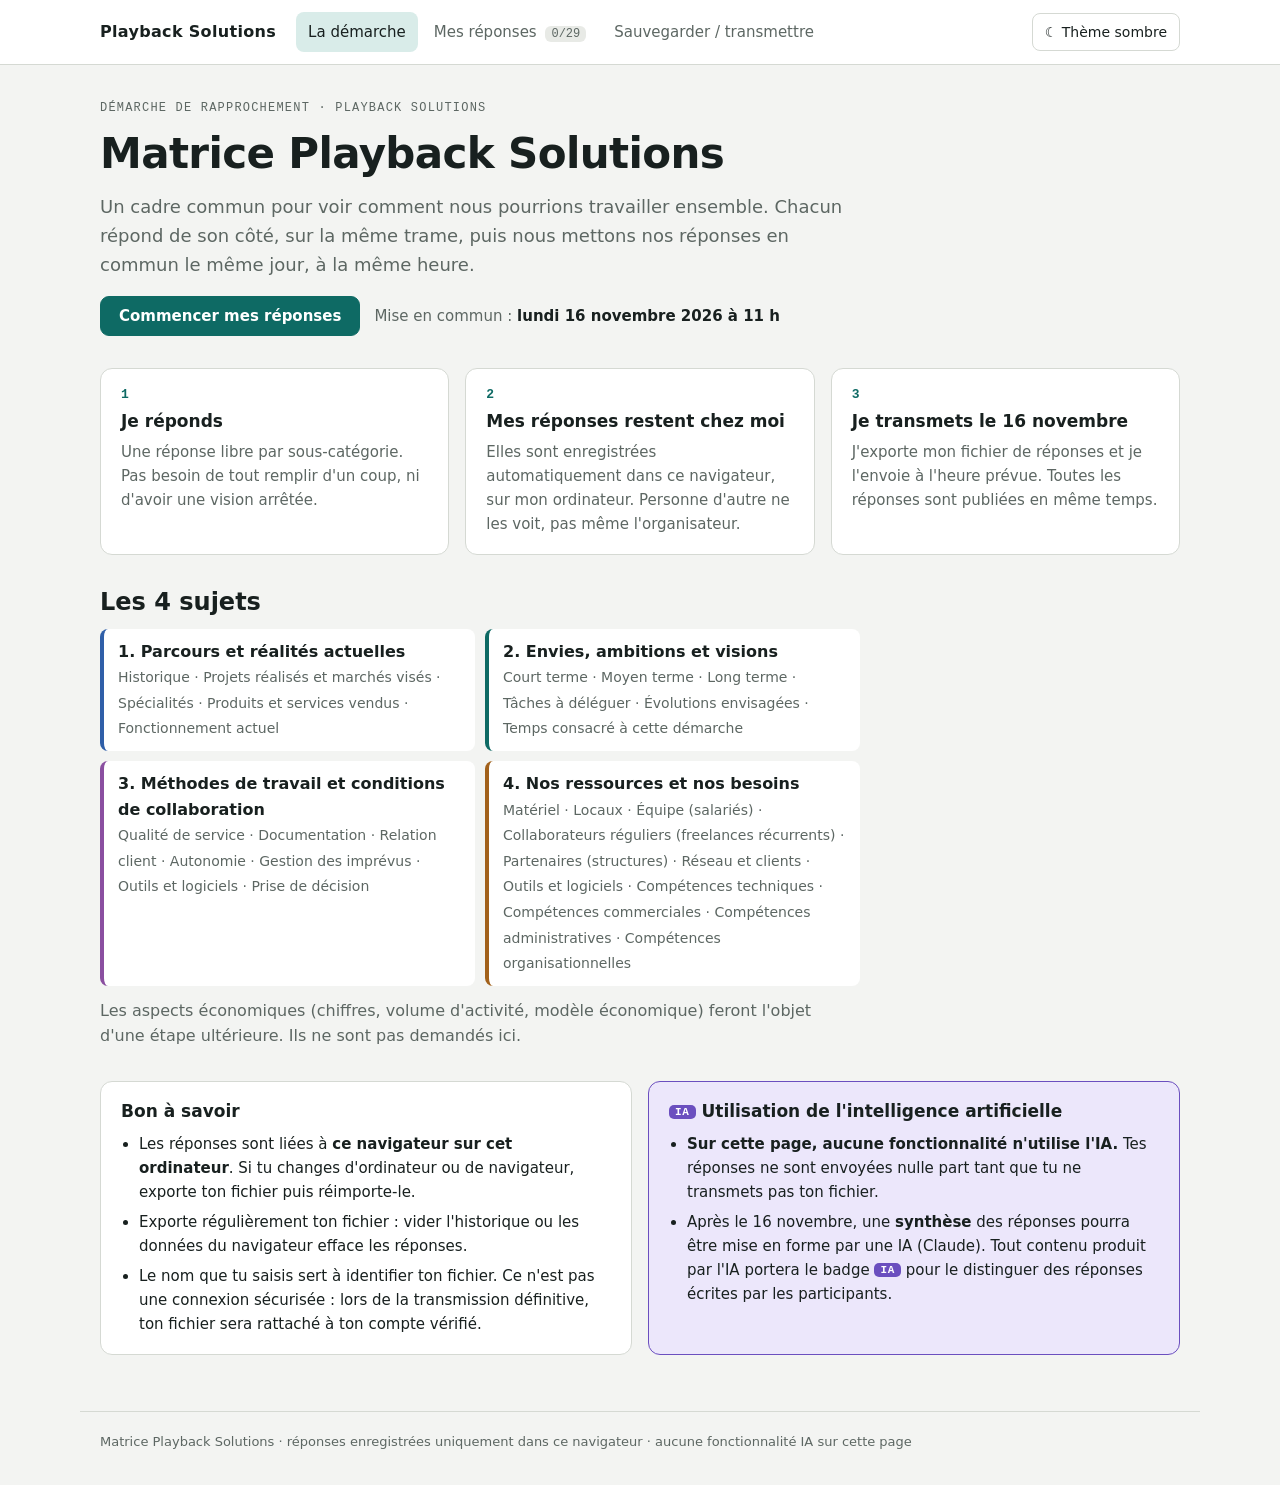
==== index.html @ 6a692733 "V1 : consultation locale, 29 sous-catégories, export/import JSON, thème clair/sombre Co-Authored-By:" ====
<!doctype html>
<html lang="fr">
<head>
<meta charset="utf-8">
<meta name="viewport" content="width=device-width,initial-scale=1">
<meta name="robots" content="noindex,nofollow">
<title>Matrice Playback Solutions</title>
<script>
  // Thème appliqué avant l'affichage pour éviter un flash
  try { var t = localStorage.getItem("mps-theme"); if (t === "dark" || t === "light") document.documentElement.dataset.theme = t; } catch (e) {}
</script>
<link rel="stylesheet" href="styles.css">
</head>
<body>

<header class="top">
  <div class="wrap bar">
    <a class="brand" href="#accueil" aria-label="Accueil">
      <img src="assets/logo.svg" alt="Playback Solutions" class="logo" id="logo" onerror="this.hidden=true;document.getElementById('logo-txt').hidden=false">
      <span class="logo-txt" id="logo-txt" hidden>Playback Solutions</span>
    </a>
    <nav class="tabs" aria-label="Sections">
      <a href="#accueil" data-v="accueil">La démarche</a>
      <a href="#trame" data-v="trame">Mes réponses <span class="count" id="progress-count">0/29</span></a>
      <a href="#fichier" data-v="fichier">Sauvegarder / transmettre</a>
    </nav>
    <button type="button" class="theme" id="theme-btn" aria-label="Changer de thème"></button>
  </div>
</header>

<main>
  <!-- ACCUEIL -->
  <section class="wrap view" id="v-accueil">
    <div class="hero">
      <div class="eyebrow">Démarche de rapprochement · Playback Solutions</div>
      <h1>Matrice Playback Solutions</h1>
      <p class="lead">Un cadre commun pour voir comment nous pourrions travailler ensemble. Chacun répond de son côté, sur la même trame, puis nous mettons nos réponses en commun le même jour, à la même heure.</p>
      <div class="row">
        <a class="btn primary" href="#trame">Commencer mes réponses</a>
        <span class="date">Mise en commun : <b>lundi 16 novembre 2026 à 11 h</b></span>
      </div>
    </div>

    <div class="grid3">
      <div class="step"><span class="n">1</span><h3>Je réponds</h3><p>Une réponse libre par sous-catégorie. Pas besoin de tout remplir d'un coup, ni d'avoir une vision arrêtée.</p></div>
      <div class="step"><span class="n">2</span><h3>Mes réponses restent chez moi</h3><p>Elles sont enregistrées automatiquement dans ce navigateur, sur mon ordinateur. Personne d'autre ne les voit, pas même l'organisateur.</p></div>
      <div class="step"><span class="n">3</span><h3>Je transmets le 16 novembre</h3><p>J'exporte mon fichier de réponses et je l'envoie à l'heure prévue. Toutes les réponses sont publiées en même temps.</p></div>
    </div>

    <div class="prose">
      <h2>Les 4 sujets</h2>
      <ul class="cats" id="cat-list"></ul>
      <p class="muted">Les aspects économiques (chiffres, volume d'activité, modèle économique) feront l'objet d'une étape ultérieure. Ils ne sont pas demandés ici.</p>
    </div>

    <div class="notes">
      <div class="note">
        <h3>Bon à savoir</h3>
        <ul>
          <li>Les réponses sont liées à <b>ce navigateur sur cet ordinateur</b>. Si tu changes d'ordinateur ou de navigateur, exporte ton fichier puis réimporte-le.</li>
          <li>Exporte régulièrement ton fichier : vider l'historique ou les données du navigateur efface les réponses.</li>
          <li>Le nom que tu saisis sert à identifier ton fichier. Ce n'est pas une connexion sécurisée : lors de la transmission définitive, ton fichier sera rattaché à ton compte vérifié.</li>
        </ul>
      </div>
      <div class="note ai">
        <h3><span class="ai-badge">IA</span> Utilisation de l'intelligence artificielle</h3>
        <ul>
          <li><b>Sur cette page, aucune fonctionnalité n'utilise l'IA.</b> Tes réponses ne sont envoyées nulle part tant que tu ne transmets pas ton fichier.</li>
          <li>Après le 16 novembre, une <b>synthèse</b> des réponses pourra être mise en forme par une IA (Claude). Tout contenu produit par l'IA portera le badge <span class="ai-badge">IA</span> pour le distinguer des réponses écrites par les participants.</li>
        </ul>
      </div>
    </div>
  </section>

  <!-- TRAME -->
  <section class="wrap view" id="v-trame" hidden>
    <div class="namebox">
      <label for="p-name">Ton nom et ta structure</label>
      <input id="p-name" type="text" maxlength="120" autocomplete="name" placeholder="Ex. : Prénom Nom — Société">
      <p class="muted small">Associé à tes réponses et à ton fichier d'export.</p>
    </div>
    <div class="savebar" id="savebar" role="status" aria-live="polite"></div>
    <div class="layout">
      <nav class="toc" id="toc" aria-label="Sommaire"></nav>
      <div class="cats-body" id="trame-body"></div>
    </div>
  </section>

  <!-- FICHIER -->
  <section class="wrap view" id="v-fichier" hidden>
    <div class="prose">
      <h2>Sauvegarder et transmettre</h2>
      <p>Ton fichier contient ton nom et toutes tes réponses. Garde-le en lieu sûr : c'est aussi ta sauvegarde.</p>
    </div>
    <div class="cards2">
      <div class="card">
        <h3>Exporter mes réponses</h3>
        <p class="muted" id="export-summary"></p>
        <button type="button" class="btn primary" id="export-btn">Télécharger mon fichier (.json)</button>
        <p class="msg" id="export-msg" role="status"></p>
      </div>
      <div class="card">
        <h3>Réimporter un fichier</h3>
        <p class="muted">Pour reprendre tes réponses sur un autre ordinateur ou navigateur, ou après avoir effacé les données.</p>
        <input type="file" id="import-file" accept=".json,application/json" hidden>
        <button type="button" class="btn" id="import-btn">Choisir un fichier…</button>
        <div id="import-confirm" class="confirm" hidden></div>
        <p class="msg" id="import-msg" role="status"></p>
      </div>
    </div>
    <div class="card danger-zone">
      <h3>Effacer mes réponses de ce navigateur</h3>
      <p class="muted">Exporte d'abord ton fichier si tu veux les garder.</p>
      <div class="row" id="clear-row"><button type="button" class="btn danger" id="clear-btn">Effacer</button></div>
    </div>
  </section>
</main>

<footer class="wrap foot">Matrice Playback Solutions · réponses enregistrées uniquement dans ce navigateur · aucune fonctionnalité IA sur cette page</footer>

<script src="trame.js"></script>
<script src="app.js"></script>
</body>
</html>
---- styles.css ----
/* Matrice Playback Solutions — version simple (réponses locales) */
:root{
  --bg:#f3f4f2; --surface:#ffffff; --sunk:#e8eae6; --line:#d5d9d3;
  --fg:#18201f; --muted:#5d6763; --accent:#0e6a64; --accent-fg:#ffffff; --accent-soft:#d9ece9;
  --warn:#9a5b00; --danger:#a3312b; --ok:#2f7a3a; --ai:#6b4fbf; --ai-soft:#ece7fb;
  --c1:#2f5fa8; --c2:#0e6a64; --c3:#8a4fa0; --c4:#a2611b;
  --font:system-ui,-apple-system,"Segoe UI",Roboto,"Helvetica Neue",Arial,sans-serif;
  --mono:ui-monospace,"SFMono-Regular",Menlo,Consolas,monospace;
  color-scheme:light;
}
:root[data-theme="dark"]{
  --bg:#121615; --surface:#1a201f; --sunk:#0d1110; --line:#2c3533;
  --fg:#e6ebe9; --muted:#9aa6a2; --accent:#4fbdb3; --accent-fg:#0b1312; --accent-soft:#18322f;
  --warn:#e2a54a; --danger:#ef7f77; --ok:#7ccf88; --ai:#b4a0f0; --ai-soft:#2a2440;
  --c1:#7ea6ea; --c2:#4fbdb3; --c3:#c592d8; --c4:#e2a54a; color-scheme:dark;
}
@media (prefers-color-scheme: dark){:root:not([data-theme="light"]){
  --bg:#121615; --surface:#1a201f; --sunk:#0d1110; --line:#2c3533;
  --fg:#e6ebe9; --muted:#9aa6a2; --accent:#4fbdb3; --accent-fg:#0b1312; --accent-soft:#18322f;
  --warn:#e2a54a; --danger:#ef7f77; --ok:#7ccf88; --ai:#b4a0f0; --ai-soft:#2a2440;
  --c1:#7ea6ea; --c2:#4fbdb3; --c3:#c592d8; --c4:#e2a54a; color-scheme:dark}}
*{box-sizing:border-box}
[hidden]{display:none!important}
html,body{margin:0}
body{background:var(--bg);color:var(--fg);font:16px/1.6 var(--font)}
.wrap{max-width:1120px;margin:0 auto;padding-left:max(20px,env(safe-area-inset-left,0px));padding-right:max(20px,env(safe-area-inset-right,0px))}
h1,h2,h3{margin:0;text-wrap:balance}
h1{font-size:clamp(30px,4vw,42px);line-height:1.1;letter-spacing:-.015em}
h2{font-size:24px;line-height:1.25}
h3{font-size:17px;line-height:1.3}
p{margin:0}
.muted{color:var(--muted)} .small{font-size:13px}
a{color:var(--accent)}
:focus-visible{outline:2px solid var(--accent);outline-offset:2px}

/* En-tête */
header.top{background:var(--surface);border-bottom:1px solid var(--line);position:sticky;top:0;z-index:10}
.bar{display:flex;align-items:center;gap:20px;min-height:64px;flex-wrap:wrap;padding-block:8px}
.brand{display:flex;align-items:center;text-decoration:none;color:var(--fg)}
.logo{height:36px;width:auto;display:block}
.logo-txt{font-weight:700;letter-spacing:.02em}
.tabs{display:flex;gap:4px;flex:1;flex-wrap:wrap}
.tabs a{color:var(--muted);text-decoration:none;font-weight:500;font-size:15px;padding:8px 12px;border-radius:8px}
.tabs a:hover{color:var(--fg);background:var(--sunk)}
.tabs a[aria-current="page"]{color:var(--fg);background:var(--accent-soft)}
.count{font:500 12px var(--mono);background:var(--sunk);border-radius:6px;padding:1px 6px;margin-left:4px}
.theme{border:1px solid var(--line);background:var(--surface);color:var(--fg);border-radius:8px;padding:7px 12px;font:inherit;font-size:14px;cursor:pointer}

main .view{padding-block:36px 56px;display:flex;flex-direction:column;gap:32px}

/* Boutons */
.btn{display:inline-flex;align-items:center;justify-content:center;gap:8px;font:600 15px var(--font);border-radius:9px;padding:10px 18px;cursor:pointer;border:1px solid var(--line);background:var(--surface);color:var(--fg);text-decoration:none}
.btn.primary{background:var(--accent);border-color:var(--accent);color:var(--accent-fg)}
.btn.danger{color:var(--danger);border-color:currentColor;background:transparent}
.btn.danger.solid{background:var(--danger);color:#fff;border-color:var(--danger)}
.btn[disabled]{opacity:.5;cursor:not-allowed}
.row{display:flex;gap:14px;align-items:center;flex-wrap:wrap}

/* Accueil */
.hero{display:flex;flex-direction:column;gap:16px;max-width:760px}
.eyebrow{font:500 12px var(--mono);letter-spacing:.1em;text-transform:uppercase;color:var(--muted)}
.lead{font-size:18px;color:var(--muted);max-width:66ch}
.date{font-size:15px;color:var(--muted)} .date b{color:var(--fg)}
.grid3{display:grid;grid-template-columns:repeat(auto-fit,minmax(min(100%,280px),1fr));gap:16px}
.step{background:var(--surface);border:1px solid var(--line);border-radius:12px;padding:18px 20px;display:flex;flex-direction:column;gap:8px}
.step .n{font:600 13px var(--mono);color:var(--accent)}
.step p{color:var(--muted);font-size:15px}
.prose{display:flex;flex-direction:column;gap:12px;max-width:760px}
.cats{list-style:none;margin:0;padding:0;display:grid;grid-template-columns:repeat(auto-fit,minmax(min(100%,340px),1fr));gap:10px}
.cats li{border-left:4px solid var(--cc);background:var(--surface);border-radius:8px;padding:10px 14px}
.cats li b{display:block}
.cats li span{font-size:14px;color:var(--muted)}
.notes{display:grid;grid-template-columns:repeat(auto-fit,minmax(min(100%,420px),1fr));gap:16px}
.note{background:var(--surface);border:1px solid var(--line);border-radius:12px;padding:18px 20px;display:flex;flex-direction:column;gap:10px}
.note ul{margin:0;padding-left:18px;display:flex;flex-direction:column;gap:6px;font-size:15px}
.note.ai{border-color:var(--ai);background:var(--ai-soft)}
.ai-badge{display:inline-block;font:700 11px var(--mono);letter-spacing:.06em;color:#fff;background:var(--ai);border-radius:5px;padding:1px 6px;vertical-align:2px}
:root[data-theme="dark"] .ai-badge{color:#1a1430}
@media (prefers-color-scheme: dark){:root:not([data-theme="light"]) .ai-badge{color:#1a1430}}

/* Trame */
.namebox{background:var(--surface);border:1px solid var(--line);border-radius:12px;padding:16px 20px;display:flex;flex-direction:column;gap:6px;max-width:760px}
.namebox label{font-weight:600}
input[type=text],textarea{font:inherit;color:var(--fg);background:var(--bg);border:1px solid var(--line);border-radius:8px;padding:10px 12px;width:100%}
textarea{min-height:120px;resize:vertical;line-height:1.55}
input.missing{border-color:var(--warn)}
.savebar{font-size:14px;color:var(--muted);min-height:22px;margin-top:-16px}
.savebar.err{color:var(--danger);font-weight:600}
.layout{display:grid;grid-template-columns:250px minmax(0,1fr);gap:32px;align-items:start}
.toc{position:sticky;top:84px;display:flex;flex-direction:column;gap:14px;font-size:14px}
.toc .tc{display:flex;flex-direction:column;gap:2px}
.toc .tc>a{font-weight:600;color:var(--fg);text-decoration:none;border-left:3px solid var(--cc);padding-left:8px}
.toc .tc small{color:var(--muted);padding-left:11px;font-family:var(--mono)}
.toc .ti{display:block;color:var(--muted);text-decoration:none;padding:2px 0 2px 11px;white-space:nowrap;overflow:hidden;text-overflow:ellipsis}
.toc .ti.done::before{content:"● ";color:var(--cc)}
.toc .ti:not(.done)::before{content:"○ ";color:var(--line)}
.toc .ti:hover{color:var(--fg)}
.cats-body{display:flex;flex-direction:column;gap:40px;min-width:0}
.cat{display:flex;flex-direction:column;gap:16px;scroll-margin-top:84px}
.cat>header{border-top:4px solid var(--cc);padding-top:12px;display:flex;flex-direction:column;gap:6px}
.cat .num{font:600 13px var(--mono);color:var(--cc);letter-spacing:.06em}
.cat .intro{color:var(--muted);max-width:72ch}
.q{background:var(--surface);border:1px solid var(--line);border-radius:12px;padding:16px 18px;display:flex;flex-direction:column;gap:8px;scroll-margin-top:84px}
.q label{display:flex;flex-direction:column;gap:2px}
.q .qt{font-weight:600}
.q .qh{font-size:14px;color:var(--muted)}
.q .qm{font:12px var(--mono);color:var(--muted);text-align:right}

/* Fichier */
.cards2{display:grid;grid-template-columns:repeat(auto-fit,minmax(min(100%,420px),1fr));gap:16px}
.card{background:var(--surface);border:1px solid var(--line);border-radius:12px;padding:18px 20px;display:flex;flex-direction:column;gap:12px;align-items:flex-start}
.danger-zone{max-width:760px}
.msg{font-size:14px;min-height:20px}
.msg.ok{color:var(--ok)} .msg.err{color:var(--danger)}
.confirm{border:1px solid var(--warn);border-radius:10px;padding:12px 14px;display:flex;flex-direction:column;gap:10px;font-size:15px;width:100%}
.foot{padding-block:20px 32px;font-size:13px;color:var(--muted);border-top:1px solid var(--line)}

@media (max-width:860px){.layout{grid-template-columns:1fr}.toc{position:static;display:none}}
@media (prefers-reduced-motion:no-preference){html{scroll-behavior:smooth}}
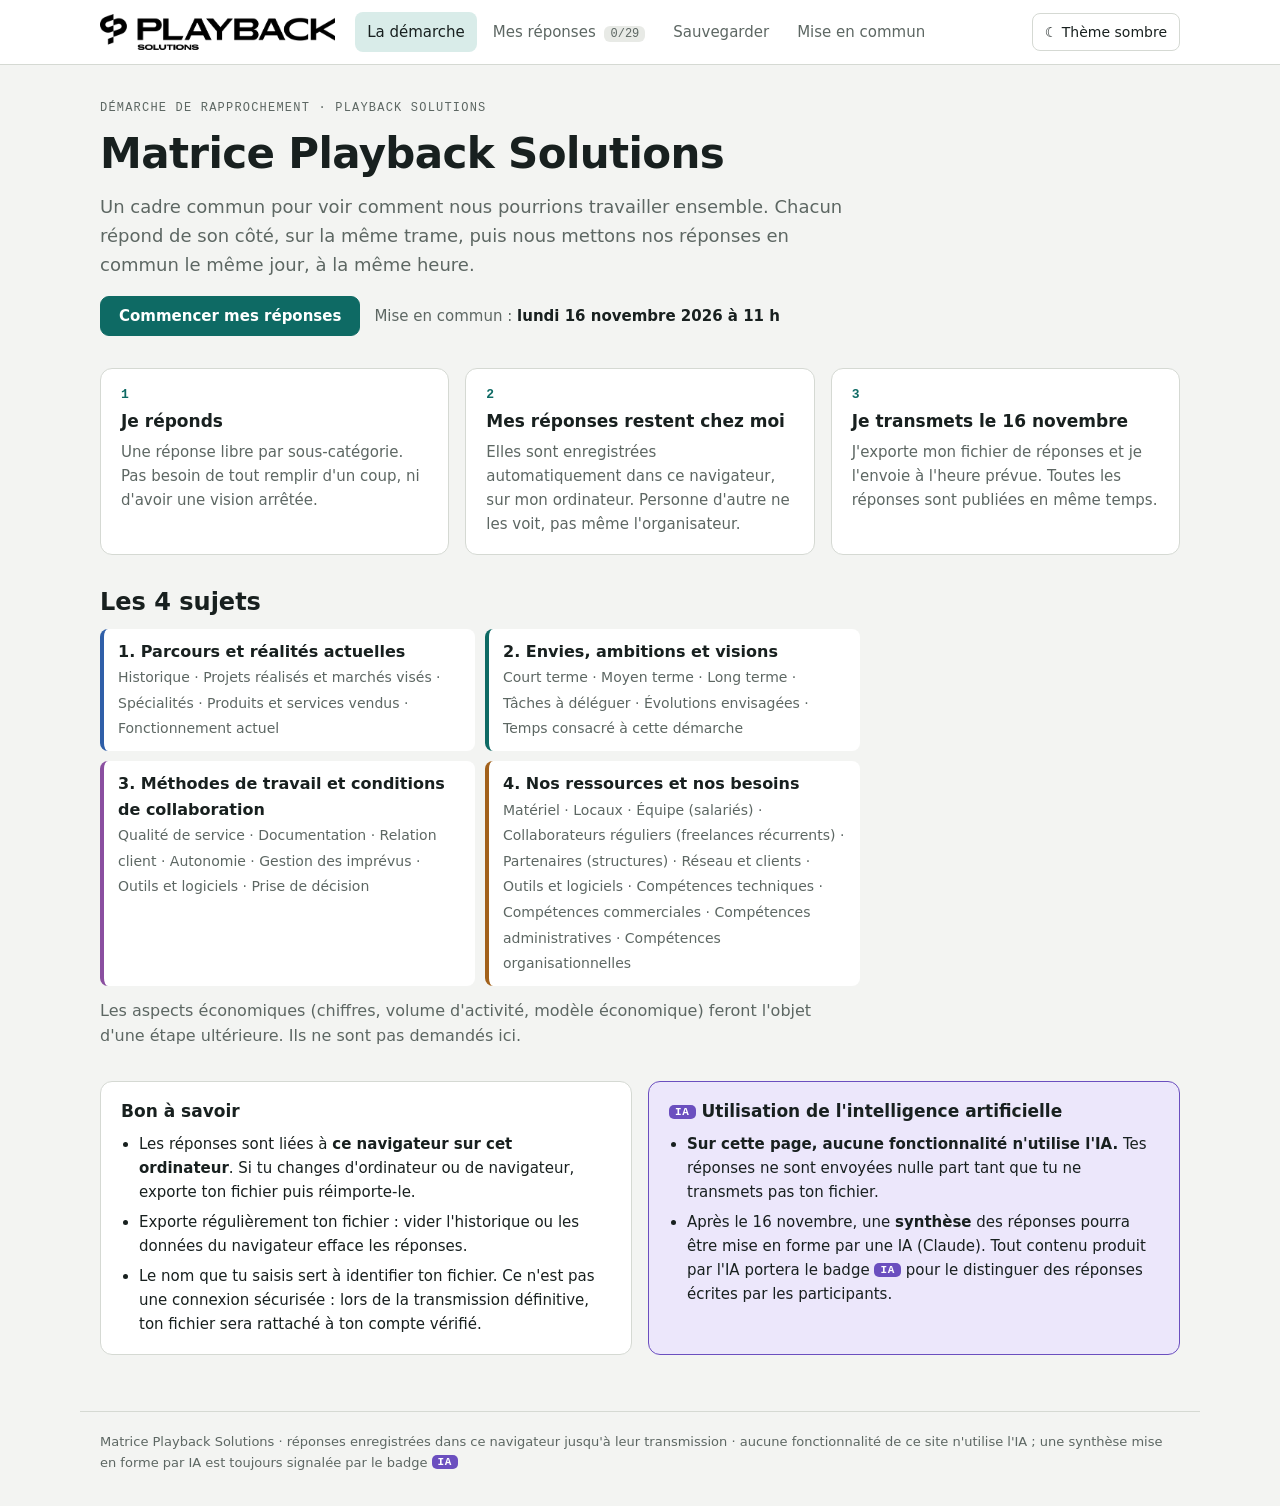
==== commit e3fe73ce: "Logo, rappel de sauvegarde, mise en commun du 16/11 (Supabase) Co-Authored-By: Claude Opus 5.5 <nore" ====
--- a/index.html
+++ b/index.html
@@ -9,6 +9,8 @@
   // Thème appliqué avant l'affichage pour éviter un flash
   try { var t = localStorage.getItem("mps-theme"); if (t === "dark" || t === "light") document.documentElement.dataset.theme = t; } catch (e) {}
 </script>
+<link rel="icon" type="image/png" href="assets/favicon.png">
+<link rel="apple-touch-icon" href="assets/apple-touch-icon.png">
 <link rel="stylesheet" href="styles.css">
 </head>
 <body>
@@ -16,13 +18,14 @@
 <header class="top">
   <div class="wrap bar">
     <a class="brand" href="#accueil" aria-label="Accueil">
-      <img src="assets/logo.svg" alt="Playback Solutions" class="logo" id="logo" onerror="this.hidden=true;document.getElementById('logo-txt').hidden=false">
-      <span class="logo-txt" id="logo-txt" hidden>Playback Solutions</span>
+      <img src="assets/logo-noir.png" alt="Playback Solutions" class="logo logo-light" width="235" height="36">
+      <img src="assets/logo-blanc.png" alt="" class="logo logo-dark" width="235" height="36" aria-hidden="true">
     </a>
     <nav class="tabs" aria-label="Sections">
       <a href="#accueil" data-v="accueil">La démarche</a>
       <a href="#trame" data-v="trame">Mes réponses <span class="count" id="progress-count">0/29</span></a>
-      <a href="#fichier" data-v="fichier">Sauvegarder / transmettre</a>
+      <a href="#fichier" data-v="fichier">Sauvegarder</a>
+      <a href="#commun" data-v="commun">Mise en commun</a>
     </nav>
     <button type="button" class="theme" id="theme-btn" aria-label="Changer de thème"></button>
   </div>
@@ -79,7 +82,7 @@
       <input id="p-name" type="text" maxlength="120" autocomplete="name" placeholder="Ex. : Prénom Nom — Société">
       <p class="muted small">Associé à tes réponses et à ton fichier d'export.</p>
     </div>
-    <div class="savebar" id="savebar" role="status" aria-live="polite"></div>
+    <div class="savebar"><span id="savebar" role="status" aria-live="polite"></span> <span id="backup-reminder" class="reminder"></span></div>
     <div class="layout">
       <nav class="toc" id="toc" aria-label="Sommaire"></nav>
       <div class="cats-body" id="trame-body"></div>
@@ -114,11 +117,22 @@
       <div class="row" id="clear-row"><button type="button" class="btn danger" id="clear-btn">Effacer</button></div>
     </div>
   </section>
+  <!-- MISE EN COMMUN (nécessite un compte) -->
+  <section class="wrap view" id="v-commun" hidden>
+    <div class="prose">
+      <h2>Mise en commun</h2>
+      <p>Ouverture le <b>lundi 16 novembre 2026 à 11 h</b> (heure de Paris, contrôlée par le serveur). À partir de ce moment, chaque participant transmet son fichier une seule fois, et tous les participants consultent les réponses transmises, au fur et à mesure.</p>
+    </div>
+    <div id="commun-root"><p class="muted">Chargement…</p></div>
+  </section>
 </main>
 
-<footer class="wrap foot">Matrice Playback Solutions · réponses enregistrées uniquement dans ce navigateur · aucune fonctionnalité IA sur cette page</footer>
+<footer class="wrap foot">Matrice Playback Solutions · réponses enregistrées dans ce navigateur jusqu'à leur transmission · aucune fonctionnalité de ce site n'utilise l'IA ; une synthèse mise en forme par IA est toujours signalée par le badge <span class="ai-badge">IA</span></footer>
 
 <script src="trame.js"></script>
 <script src="app.js"></script>
+<script src="vendor/supabase-2.45.4.js"></script>
+<script src="config.js"></script>
+<script src="collective.js"></script>
 </body>
 </html>
--- a/styles.css
+++ b/styles.css
@@ -38,7 +38,12 @@
 .bar{display:flex;align-items:center;gap:20px;min-height:64px;flex-wrap:wrap;padding-block:8px}
 .brand{display:flex;align-items:center;text-decoration:none;color:var(--fg)}
 .logo{height:36px;width:auto;display:block}
-.logo-txt{font-weight:700;letter-spacing:.02em}
+.logo-dark{display:none}
+:root[data-theme="dark"] .logo-light{display:none}
+:root[data-theme="dark"] .logo-dark{display:block}
+@media (prefers-color-scheme: dark){
+  :root:not([data-theme="light"]) .logo-light{display:none}
+  :root:not([data-theme="light"]) .logo-dark{display:block}}
 .tabs{display:flex;gap:4px;flex:1;flex-wrap:wrap}
 .tabs a{color:var(--muted);text-decoration:none;font-weight:500;font-size:15px;padding:8px 12px;border-radius:8px}
 .tabs a:hover{color:var(--fg);background:var(--sunk)}
@@ -85,7 +90,9 @@
 textarea{min-height:120px;resize:vertical;line-height:1.55}
 input.missing{border-color:var(--warn)}
 .savebar{font-size:14px;color:var(--muted);min-height:22px;margin-top:-16px}
-.savebar.err{color:var(--danger);font-weight:600}
+#savebar.err{color:var(--danger);font-weight:600}
+.reminder{color:var(--muted)}
+.reminder a{color:var(--muted)}
 .layout{display:grid;grid-template-columns:250px minmax(0,1fr);gap:32px;align-items:start}
 .toc{position:sticky;top:84px;display:flex;flex-direction:column;gap:14px;font-size:14px}
 .toc .tc{display:flex;flex-direction:column;gap:2px}
@@ -117,3 +124,39 @@
 
 @media (max-width:860px){.layout{grid-template-columns:1fr}.toc{position:static;display:none}}
 @media (prefers-reduced-motion:no-preference){html{scroll-behavior:smooth}}
+
+/* Mise en commun */
+.row.between{justify-content:space-between}
+.stack{display:flex;flex-direction:column;gap:16px;min-width:0}
+.btn.small{padding:6px 12px;font-size:14px}
+.card.wide{align-items:stretch}
+.card.auth{max-width:440px}
+.card.auth label{display:flex;flex-direction:column;gap:4px;width:100%}
+.card.auth input{width:100%}
+.lab{font:500 12px var(--mono);letter-spacing:.06em;text-transform:uppercase;color:var(--muted)}
+input[type=email],input[type=password],select{font:inherit;color:var(--fg);background:var(--bg);border:1px solid var(--line);border-radius:8px;padding:9px 12px;max-width:100%}
+.banner{border:1px solid var(--line);background:var(--sunk);border-radius:10px;padding:12px 14px;font-size:15px}
+.banner.warn{color:var(--warn);border-color:currentColor;background:transparent}
+.banner.ok{color:var(--ok);border-color:currentColor;background:transparent}
+.banner.error{color:var(--danger);border-color:currentColor;background:transparent;display:flex;gap:12px;align-items:center;justify-content:space-between;flex-wrap:wrap}
+.msg.warn{color:var(--warn)}
+.ok-txt{color:var(--ok)}
+.check{display:flex;gap:8px;align-items:flex-start;font-size:15px}
+.pre{white-space:pre-wrap;overflow-wrap:anywhere}
+.preview{display:flex;flex-direction:column;gap:14px;max-height:60vh;overflow:auto;border:1px solid var(--line);border-radius:10px;padding:14px;background:var(--bg)}
+.pv-cat{border-left:4px solid var(--cc);padding-left:12px;display:flex;flex-direction:column;gap:10px}
+.pv-cat h4{margin:0;color:var(--cc)}
+.pv-item{display:flex;flex-direction:column;gap:2px;font-size:15px}
+.subtabs{display:flex;gap:6px;border-bottom:1px solid var(--line)}
+.subtabs button{font:600 15px var(--font);background:none;border:0;border-bottom:3px solid transparent;color:var(--muted);padding:8px 12px;cursor:pointer}
+.subtabs button[aria-selected="true"]{color:var(--fg);border-color:var(--accent)}
+.filters-card{gap:10px}
+.cmp-cat{border-top:4px solid var(--cc);padding-top:10px;margin-top:8px}
+.cmp{background:var(--surface);border:1px solid var(--line);border-left:4px solid var(--cc);border-radius:10px;padding:14px 16px;display:flex;flex-direction:column;gap:10px}
+.cmp-grid{display:grid;grid-template-columns:repeat(auto-fit,minmax(min(100%,260px),1fr));gap:12px}
+.cmp-cell{background:var(--bg);border-radius:8px;padding:10px 12px;display:flex;flex-direction:column;gap:4px;min-width:0;font-size:15px}
+.cmp-cell .who{font-weight:600;font-size:14px;color:var(--cc)}
+.card.syn{align-items:stretch}
+.filters{display:flex;gap:6px;flex-wrap:wrap}
+.chip{font:500 14px var(--font);border:1px solid var(--line);background:var(--surface);color:var(--muted);border-radius:999px;padding:5px 14px;cursor:pointer}
+.chip[aria-pressed="true"]{background:var(--fg);color:var(--bg);border-color:var(--fg)}
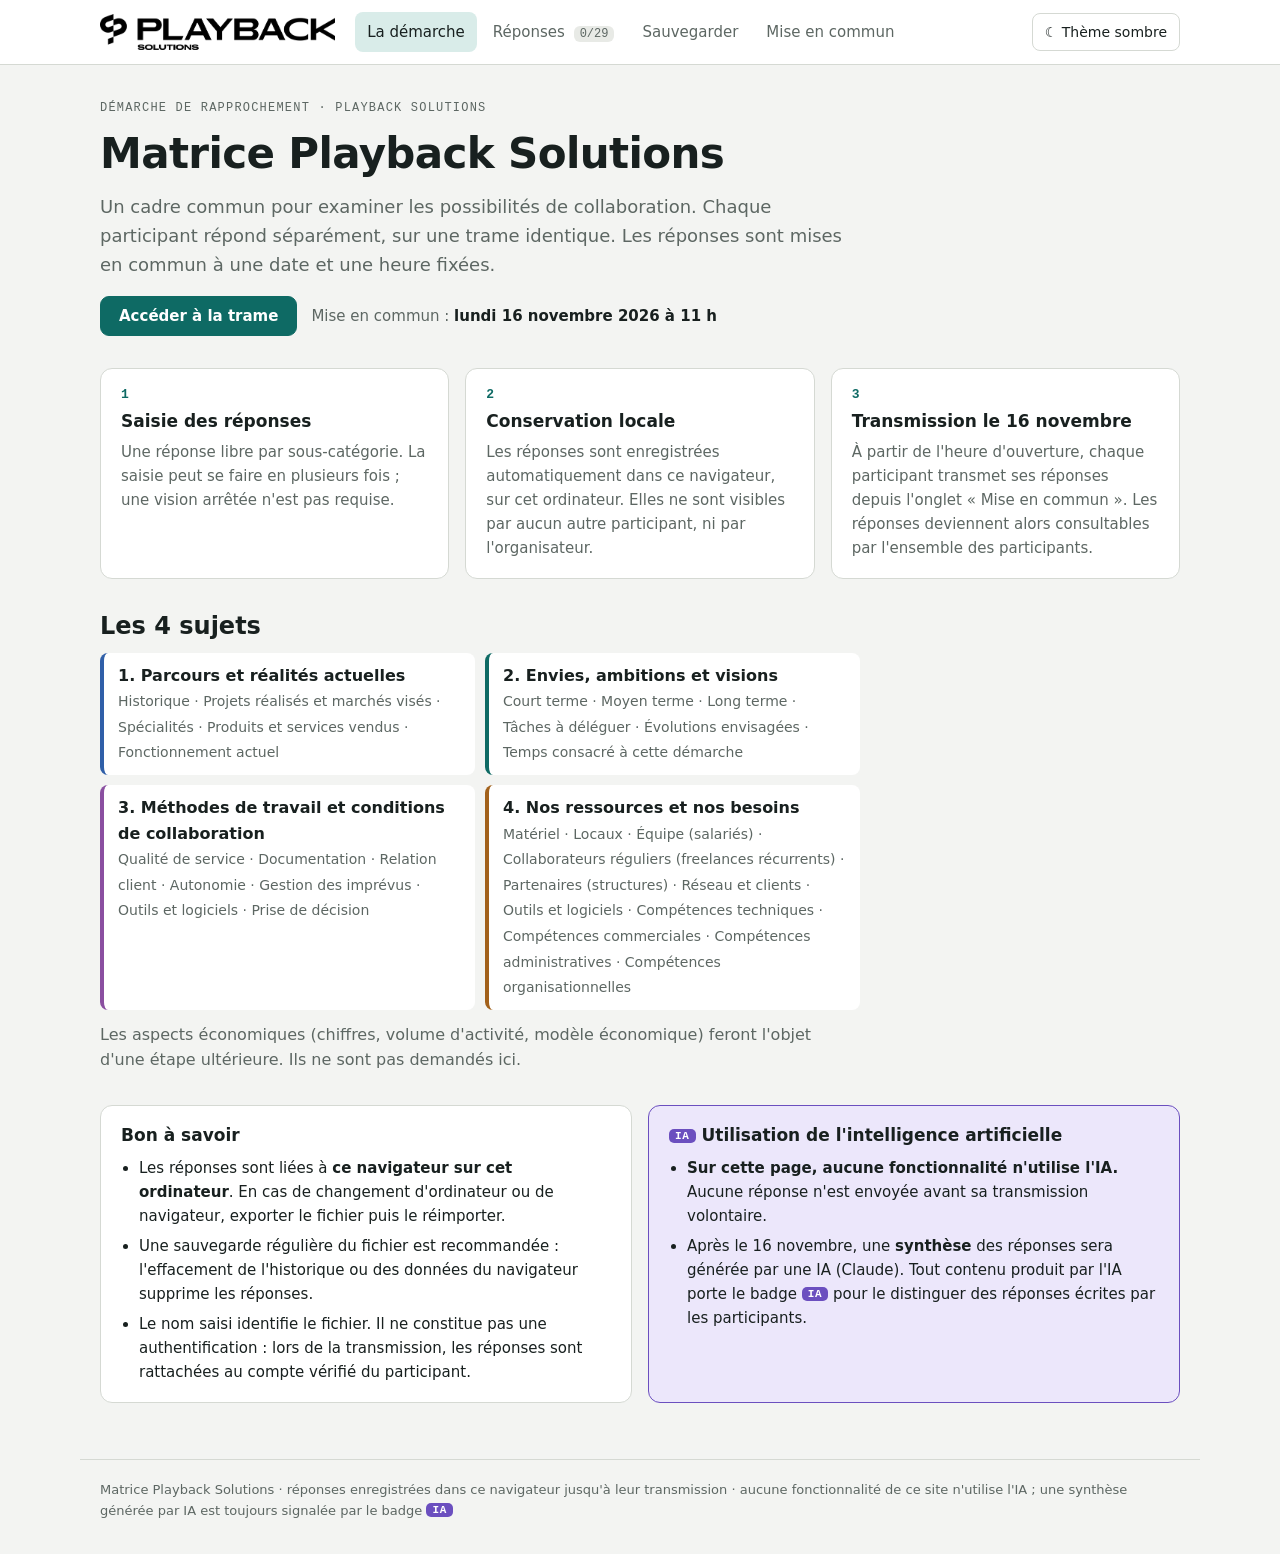
==== commit 572dc1f8: "Ton neutre, admin sans transmission, décompte 3 participants, synthèse générée par IA, mode répétiti" ====
--- a/index.html
+++ b/index.html
@@ -23,7 +23,7 @@
     </a>
     <nav class="tabs" aria-label="Sections">
       <a href="#accueil" data-v="accueil">La démarche</a>
-      <a href="#trame" data-v="trame">Mes réponses <span class="count" id="progress-count">0/29</span></a>
+      <a href="#trame" data-v="trame">Réponses <span class="count" id="progress-count">0/29</span></a>
       <a href="#fichier" data-v="fichier">Sauvegarder</a>
       <a href="#commun" data-v="commun">Mise en commun</a>
     </nav>
@@ -37,17 +37,17 @@
     <div class="hero">
       <div class="eyebrow">Démarche de rapprochement · Playback Solutions</div>
       <h1>Matrice Playback Solutions</h1>
-      <p class="lead">Un cadre commun pour voir comment nous pourrions travailler ensemble. Chacun répond de son côté, sur la même trame, puis nous mettons nos réponses en commun le même jour, à la même heure.</p>
+      <p class="lead">Un cadre commun pour examiner les possibilités de collaboration. Chaque participant répond séparément, sur une trame identique. Les réponses sont mises en commun à une date et une heure fixées.</p>
       <div class="row">
-        <a class="btn primary" href="#trame">Commencer mes réponses</a>
+        <a class="btn primary" href="#trame">Accéder à la trame</a>
         <span class="date">Mise en commun : <b>lundi 16 novembre 2026 à 11 h</b></span>
       </div>
     </div>
 
     <div class="grid3">
-      <div class="step"><span class="n">1</span><h3>Je réponds</h3><p>Une réponse libre par sous-catégorie. Pas besoin de tout remplir d'un coup, ni d'avoir une vision arrêtée.</p></div>
-      <div class="step"><span class="n">2</span><h3>Mes réponses restent chez moi</h3><p>Elles sont enregistrées automatiquement dans ce navigateur, sur mon ordinateur. Personne d'autre ne les voit, pas même l'organisateur.</p></div>
-      <div class="step"><span class="n">3</span><h3>Je transmets le 16 novembre</h3><p>J'exporte mon fichier de réponses et je l'envoie à l'heure prévue. Toutes les réponses sont publiées en même temps.</p></div>
+      <div class="step"><span class="n">1</span><h3>Saisie des réponses</h3><p>Une réponse libre par sous-catégorie. La saisie peut se faire en plusieurs fois ; une vision arrêtée n'est pas requise.</p></div>
+      <div class="step"><span class="n">2</span><h3>Conservation locale</h3><p>Les réponses sont enregistrées automatiquement dans ce navigateur, sur cet ordinateur. Elles ne sont visibles par aucun autre participant, ni par l'organisateur.</p></div>
+      <div class="step"><span class="n">3</span><h3>Transmission le 16 novembre</h3><p>À partir de l'heure d'ouverture, chaque participant transmet ses réponses depuis l'onglet « Mise en commun ». Les réponses deviennent alors consultables par l'ensemble des participants.</p></div>
     </div>
 
     <div class="prose">
@@ -60,16 +60,16 @@
       <div class="note">
         <h3>Bon à savoir</h3>
         <ul>
-          <li>Les réponses sont liées à <b>ce navigateur sur cet ordinateur</b>. Si tu changes d'ordinateur ou de navigateur, exporte ton fichier puis réimporte-le.</li>
-          <li>Exporte régulièrement ton fichier : vider l'historique ou les données du navigateur efface les réponses.</li>
-          <li>Le nom que tu saisis sert à identifier ton fichier. Ce n'est pas une connexion sécurisée : lors de la transmission définitive, ton fichier sera rattaché à ton compte vérifié.</li>
+          <li>Les réponses sont liées à <b>ce navigateur sur cet ordinateur</b>. En cas de changement d'ordinateur ou de navigateur, exporter le fichier puis le réimporter.</li>
+          <li>Une sauvegarde régulière du fichier est recommandée : l'effacement de l'historique ou des données du navigateur supprime les réponses.</li>
+          <li>Le nom saisi identifie le fichier. Il ne constitue pas une authentification : lors de la transmission, les réponses sont rattachées au compte vérifié du participant.</li>
         </ul>
       </div>
       <div class="note ai">
         <h3><span class="ai-badge">IA</span> Utilisation de l'intelligence artificielle</h3>
         <ul>
-          <li><b>Sur cette page, aucune fonctionnalité n'utilise l'IA.</b> Tes réponses ne sont envoyées nulle part tant que tu ne transmets pas ton fichier.</li>
-          <li>Après le 16 novembre, une <b>synthèse</b> des réponses pourra être mise en forme par une IA (Claude). Tout contenu produit par l'IA portera le badge <span class="ai-badge">IA</span> pour le distinguer des réponses écrites par les participants.</li>
+          <li><b>Sur cette page, aucune fonctionnalité n'utilise l'IA.</b> Aucune réponse n'est envoyée avant sa transmission volontaire.</li>
+          <li>Après le 16 novembre, une <b>synthèse</b> des réponses sera générée par une IA (Claude). Tout contenu produit par l'IA porte le badge <span class="ai-badge">IA</span> pour le distinguer des réponses écrites par les participants.</li>
         </ul>
       </div>
     </div>
@@ -78,9 +78,9 @@
   <!-- TRAME -->
   <section class="wrap view" id="v-trame" hidden>
     <div class="namebox">
-      <label for="p-name">Ton nom et ta structure</label>
+      <label for="p-name">Nom et structure</label>
       <input id="p-name" type="text" maxlength="120" autocomplete="name" placeholder="Ex. : Prénom Nom — Société">
-      <p class="muted small">Associé à tes réponses et à ton fichier d'export.</p>
+      <p class="muted small">Associé aux réponses et au fichier d'export.</p>
     </div>
     <div class="savebar"><span id="savebar" role="status" aria-live="polite"></span> <span id="backup-reminder" class="reminder"></span></div>
     <div class="layout">
@@ -93,18 +93,18 @@
   <section class="wrap view" id="v-fichier" hidden>
     <div class="prose">
       <h2>Sauvegarder et transmettre</h2>
-      <p>Ton fichier contient ton nom et toutes tes réponses. Garde-le en lieu sûr : c'est aussi ta sauvegarde.</p>
+      <p>Le fichier d'export contient le nom et l'ensemble des réponses. Il constitue également la sauvegarde ; il est à conserver en lieu sûr.</p>
     </div>
     <div class="cards2">
       <div class="card">
-        <h3>Exporter mes réponses</h3>
+        <h3>Exporter les réponses</h3>
         <p class="muted" id="export-summary"></p>
-        <button type="button" class="btn primary" id="export-btn">Télécharger mon fichier (.json)</button>
+        <button type="button" class="btn primary" id="export-btn">Télécharger le fichier (.json)</button>
         <p class="msg" id="export-msg" role="status"></p>
       </div>
       <div class="card">
         <h3>Réimporter un fichier</h3>
-        <p class="muted">Pour reprendre tes réponses sur un autre ordinateur ou navigateur, ou après avoir effacé les données.</p>
+        <p class="muted">Pour reprendre les réponses sur un autre ordinateur ou navigateur, ou après un effacement des données.</p>
         <input type="file" id="import-file" accept=".json,application/json" hidden>
         <button type="button" class="btn" id="import-btn">Choisir un fichier…</button>
         <div id="import-confirm" class="confirm" hidden></div>
@@ -112,8 +112,8 @@
       </div>
     </div>
     <div class="card danger-zone">
-      <h3>Effacer mes réponses de ce navigateur</h3>
-      <p class="muted">Exporte d'abord ton fichier si tu veux les garder.</p>
+      <h3>Effacer les réponses de ce navigateur</h3>
+      <p class="muted">Exporter le fichier au préalable pour les conserver.</p>
       <div class="row" id="clear-row"><button type="button" class="btn danger" id="clear-btn">Effacer</button></div>
     </div>
   </section>
@@ -121,13 +121,13 @@
   <section class="wrap view" id="v-commun" hidden>
     <div class="prose">
       <h2>Mise en commun</h2>
-      <p>Ouverture le <b>lundi 16 novembre 2026 à 11 h</b> (heure de Paris, contrôlée par le serveur). À partir de ce moment, chaque participant transmet son fichier une seule fois, et tous les participants consultent les réponses transmises, au fur et à mesure.</p>
+      <p>Ouverture le <b>lundi 16 novembre 2026 à 11 h</b> (heure de Paris, contrôlée par le serveur). À partir de ce moment, chaque participant transmet ses réponses une seule fois ; l'ensemble des participants consulte les réponses transmises, au fur et à mesure.</p>
     </div>
     <div id="commun-root"><p class="muted">Chargement…</p></div>
   </section>
 </main>
 
-<footer class="wrap foot">Matrice Playback Solutions · réponses enregistrées dans ce navigateur jusqu'à leur transmission · aucune fonctionnalité de ce site n'utilise l'IA ; une synthèse mise en forme par IA est toujours signalée par le badge <span class="ai-badge">IA</span></footer>
+<footer class="wrap foot">Matrice Playback Solutions · réponses enregistrées dans ce navigateur jusqu'à leur transmission · aucune fonctionnalité de ce site n'utilise l'IA ; une synthèse générée par IA est toujours signalée par le badge <span class="ai-badge">IA</span></footer>
 
 <script src="trame.js"></script>
 <script src="app.js"></script>
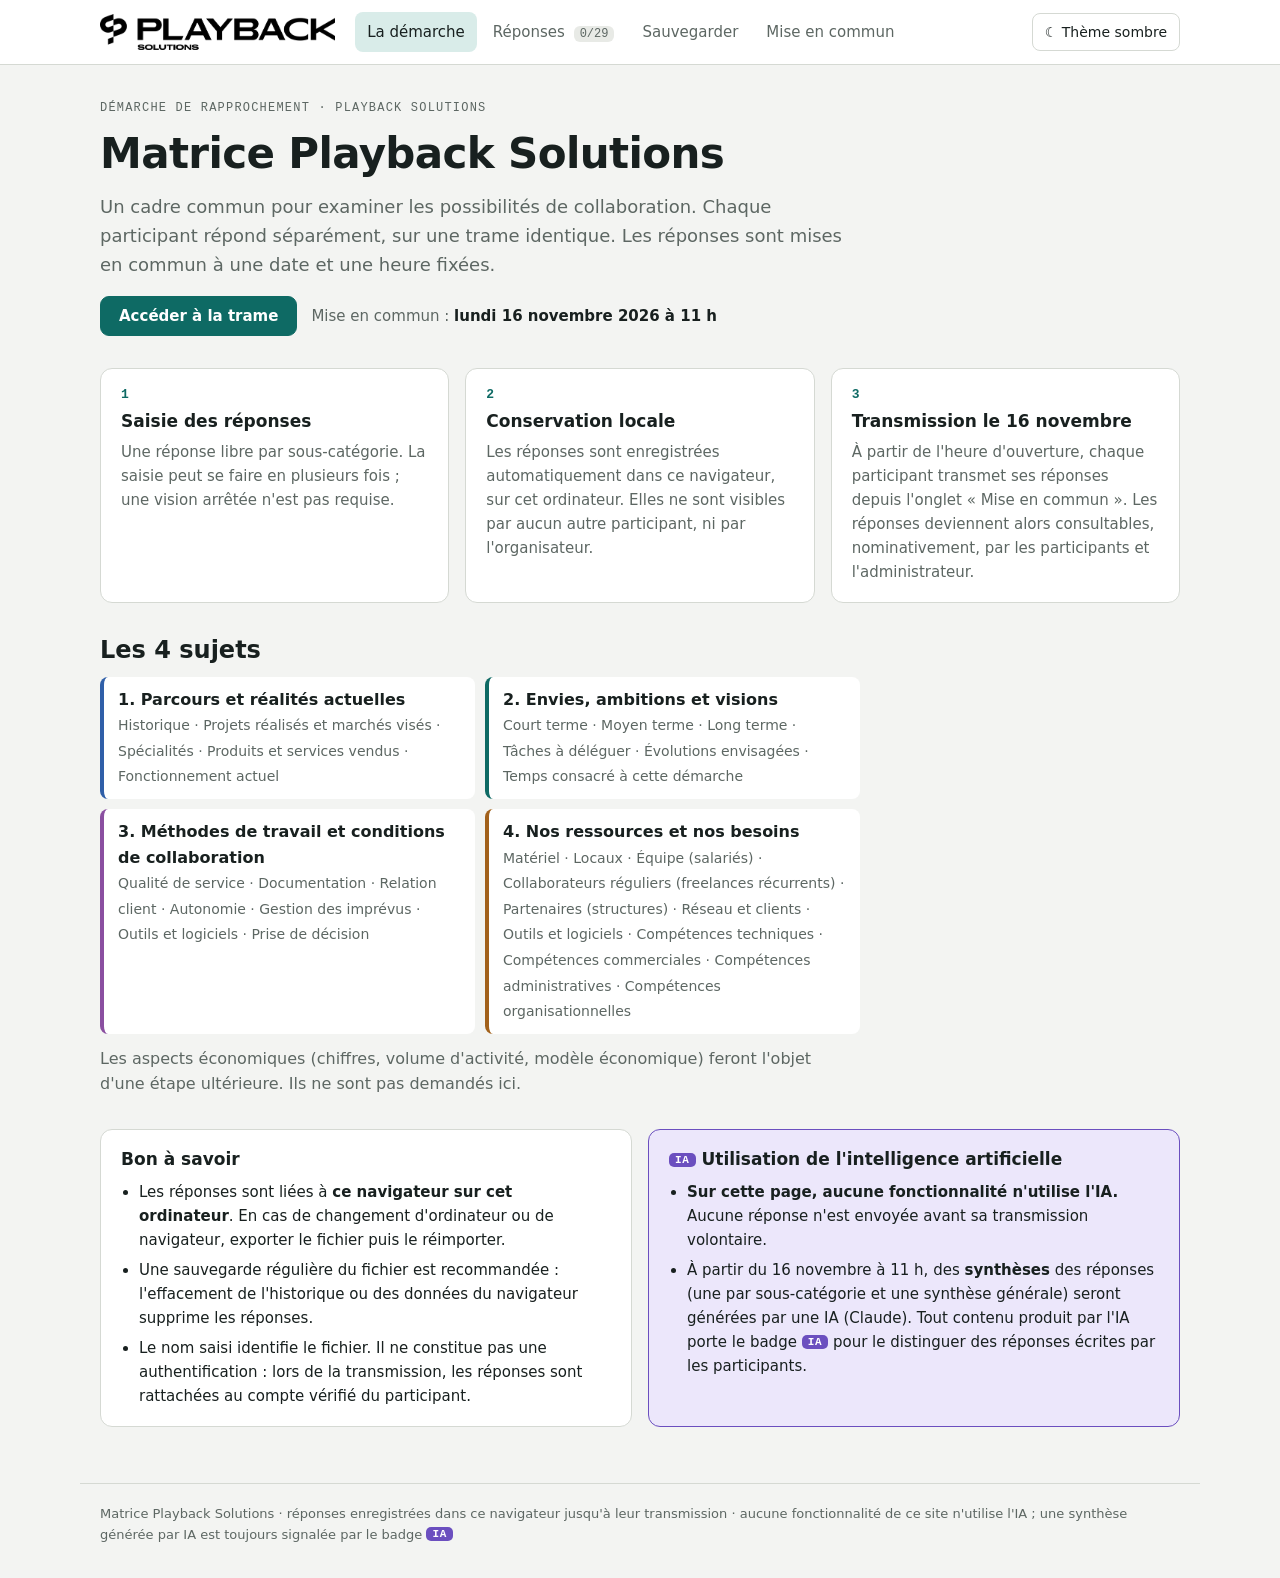
==== commit ac594bd9: "Textes : synthèses dès le 16/11 11 h, consultation par les participants et l'administrateur Co-Autho" ====
--- a/index.html
+++ b/index.html
@@ -47,7 +47,7 @@
     <div class="grid3">
       <div class="step"><span class="n">1</span><h3>Saisie des réponses</h3><p>Une réponse libre par sous-catégorie. La saisie peut se faire en plusieurs fois ; une vision arrêtée n'est pas requise.</p></div>
       <div class="step"><span class="n">2</span><h3>Conservation locale</h3><p>Les réponses sont enregistrées automatiquement dans ce navigateur, sur cet ordinateur. Elles ne sont visibles par aucun autre participant, ni par l'organisateur.</p></div>
-      <div class="step"><span class="n">3</span><h3>Transmission le 16 novembre</h3><p>À partir de l'heure d'ouverture, chaque participant transmet ses réponses depuis l'onglet « Mise en commun ». Les réponses deviennent alors consultables par l'ensemble des participants.</p></div>
+      <div class="step"><span class="n">3</span><h3>Transmission le 16 novembre</h3><p>À partir de l'heure d'ouverture, chaque participant transmet ses réponses depuis l'onglet « Mise en commun ». Les réponses deviennent alors consultables, nominativement, par les participants et l'administrateur.</p></div>
     </div>
 
     <div class="prose">
@@ -69,7 +69,7 @@
         <h3><span class="ai-badge">IA</span> Utilisation de l'intelligence artificielle</h3>
         <ul>
           <li><b>Sur cette page, aucune fonctionnalité n'utilise l'IA.</b> Aucune réponse n'est envoyée avant sa transmission volontaire.</li>
-          <li>Après le 16 novembre, une <b>synthèse</b> des réponses sera générée par une IA (Claude). Tout contenu produit par l'IA porte le badge <span class="ai-badge">IA</span> pour le distinguer des réponses écrites par les participants.</li>
+          <li>À partir du 16 novembre à 11 h, des <b>synthèses</b> des réponses (une par sous-catégorie et une synthèse générale) seront générées par une IA (Claude). Tout contenu produit par l'IA porte le badge <span class="ai-badge">IA</span> pour le distinguer des réponses écrites par les participants.</li>
         </ul>
       </div>
     </div>
@@ -121,7 +121,7 @@
   <section class="wrap view" id="v-commun" hidden>
     <div class="prose">
       <h2>Mise en commun</h2>
-      <p>Ouverture le <b>lundi 16 novembre 2026 à 11 h</b> (heure de Paris, contrôlée par le serveur). À partir de ce moment, chaque participant transmet ses réponses une seule fois ; l'ensemble des participants consulte les réponses transmises, au fur et à mesure.</p>
+      <p>Ouverture le <b>lundi 16 novembre 2026 à 11 h</b> (heure de Paris, contrôlée par le serveur). À partir de ce moment, chaque participant transmet ses réponses une seule fois ; les participants et l'administrateur consultent les réponses transmises, au fur et à mesure.</p>
     </div>
     <div id="commun-root"><p class="muted">Chargement…</p></div>
   </section>
--- a/styles.css
+++ b/styles.css
@@ -160,3 +160,9 @@
 .filters{display:flex;gap:6px;flex-wrap:wrap}
 .chip{font:500 14px var(--font);border:1px solid var(--line);background:var(--surface);color:var(--muted);border-radius:999px;padding:5px 14px;cursor:pointer}
 .chip[aria-pressed="true"]{background:var(--fg);color:var(--bg);border-color:var(--fg)}
+.syn-q{border:1px solid var(--ai);background:var(--ai-soft);border-radius:8px;padding:10px 12px;display:flex;flex-direction:column;gap:6px;font-size:15px}
+.syn-q-head{font-weight:600;font-size:14px}
+.card.syn h4{margin:0}
+details.older>summary,details.admin-note>summary{cursor:pointer;font-weight:600}
+details.older{display:flex;flex-direction:column;gap:12px}
+details.admin-note{align-items:stretch}
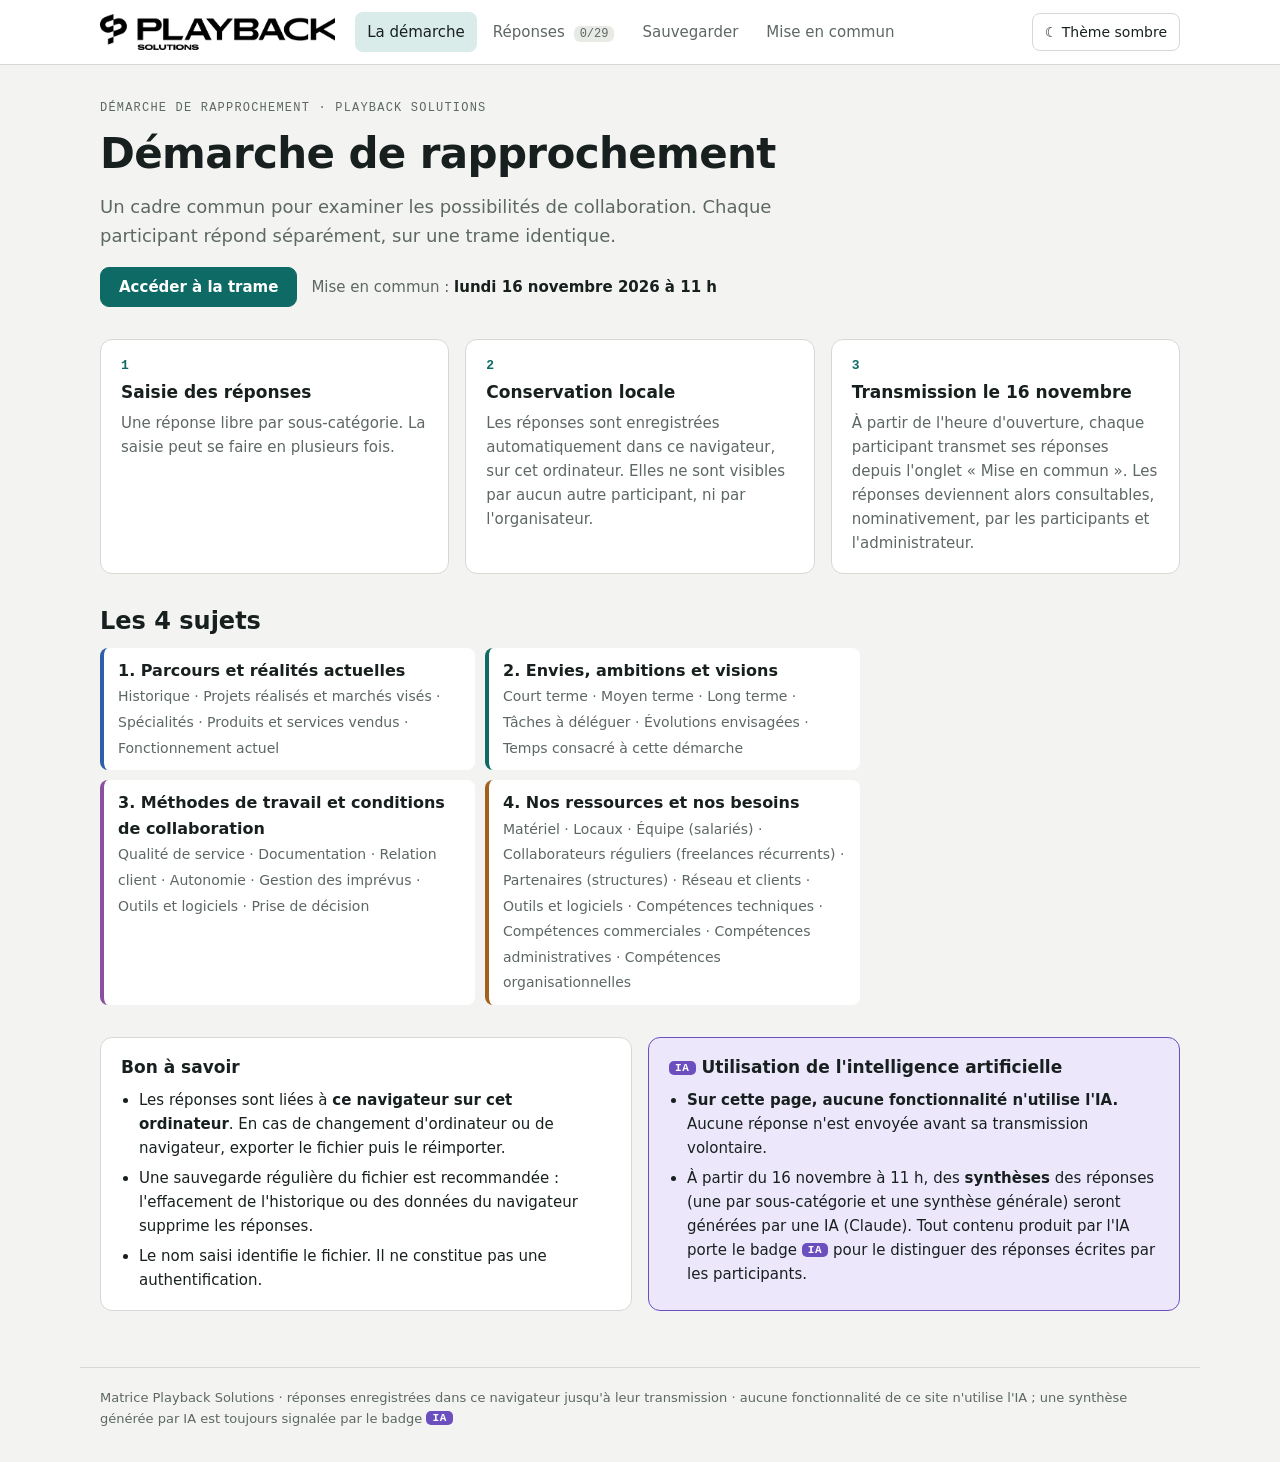
==== commit 4737ff6d: "Corrections rédactionnelles (9 points) Co-Authored-By: Claude Opus 5.5 <noreply@anthropic.com> Claud" ====
--- a/index.html
+++ b/index.html
@@ -36,8 +36,8 @@
   <section class="wrap view" id="v-accueil">
     <div class="hero">
       <div class="eyebrow">Démarche de rapprochement · Playback Solutions</div>
-      <h1>Matrice Playback Solutions</h1>
-      <p class="lead">Un cadre commun pour examiner les possibilités de collaboration. Chaque participant répond séparément, sur une trame identique. Les réponses sont mises en commun à une date et une heure fixées.</p>
+      <h1>Démarche de rapprochement</h1>
+      <p class="lead">Un cadre commun pour examiner les possibilités de collaboration. Chaque participant répond séparément, sur une trame identique.</p>
       <div class="row">
         <a class="btn primary" href="#trame">Accéder à la trame</a>
         <span class="date">Mise en commun : <b>lundi 16 novembre 2026 à 11 h</b></span>
@@ -45,7 +45,7 @@
     </div>
 
     <div class="grid3">
-      <div class="step"><span class="n">1</span><h3>Saisie des réponses</h3><p>Une réponse libre par sous-catégorie. La saisie peut se faire en plusieurs fois ; une vision arrêtée n'est pas requise.</p></div>
+      <div class="step"><span class="n">1</span><h3>Saisie des réponses</h3><p>Une réponse libre par sous-catégorie. La saisie peut se faire en plusieurs fois.</p></div>
       <div class="step"><span class="n">2</span><h3>Conservation locale</h3><p>Les réponses sont enregistrées automatiquement dans ce navigateur, sur cet ordinateur. Elles ne sont visibles par aucun autre participant, ni par l'organisateur.</p></div>
       <div class="step"><span class="n">3</span><h3>Transmission le 16 novembre</h3><p>À partir de l'heure d'ouverture, chaque participant transmet ses réponses depuis l'onglet « Mise en commun ». Les réponses deviennent alors consultables, nominativement, par les participants et l'administrateur.</p></div>
     </div>
@@ -53,7 +53,6 @@
     <div class="prose">
       <h2>Les 4 sujets</h2>
       <ul class="cats" id="cat-list"></ul>
-      <p class="muted">Les aspects économiques (chiffres, volume d'activité, modèle économique) feront l'objet d'une étape ultérieure. Ils ne sont pas demandés ici.</p>
     </div>
 
     <div class="notes">
@@ -62,7 +61,7 @@
         <ul>
           <li>Les réponses sont liées à <b>ce navigateur sur cet ordinateur</b>. En cas de changement d'ordinateur ou de navigateur, exporter le fichier puis le réimporter.</li>
           <li>Une sauvegarde régulière du fichier est recommandée : l'effacement de l'historique ou des données du navigateur supprime les réponses.</li>
-          <li>Le nom saisi identifie le fichier. Il ne constitue pas une authentification : lors de la transmission, les réponses sont rattachées au compte vérifié du participant.</li>
+          <li>Le nom saisi identifie le fichier. Il ne constitue pas une authentification.</li>
         </ul>
       </div>
       <div class="note ai">
@@ -93,7 +92,7 @@
   <section class="wrap view" id="v-fichier" hidden>
     <div class="prose">
       <h2>Sauvegarder et transmettre</h2>
-      <p>Le fichier d'export contient le nom et l'ensemble des réponses. Il constitue également la sauvegarde ; il est à conserver en lieu sûr.</p>
+      <p>Le fichier JSON contient votre nom et toutes vos réponses. Conservez-le pour sauvegarder votre travail.</p>
     </div>
     <div class="cards2">
       <div class="card">
@@ -121,7 +120,7 @@
   <section class="wrap view" id="v-commun" hidden>
     <div class="prose">
       <h2>Mise en commun</h2>
-      <p>Ouverture le <b>lundi 16 novembre 2026 à 11 h</b> (heure de Paris, contrôlée par le serveur). À partir de ce moment, chaque participant transmet ses réponses une seule fois ; les participants et l'administrateur consultent les réponses transmises, au fur et à mesure.</p>
+      <p>La mise en commun débute le <b>lundi 16 novembre 2026 à 11 h</b>. Chaque participant pourra alors transmettre ses réponses une seule fois depuis son espace personnel.</p>
     </div>
     <div id="commun-root"><p class="muted">Chargement…</p></div>
   </section>
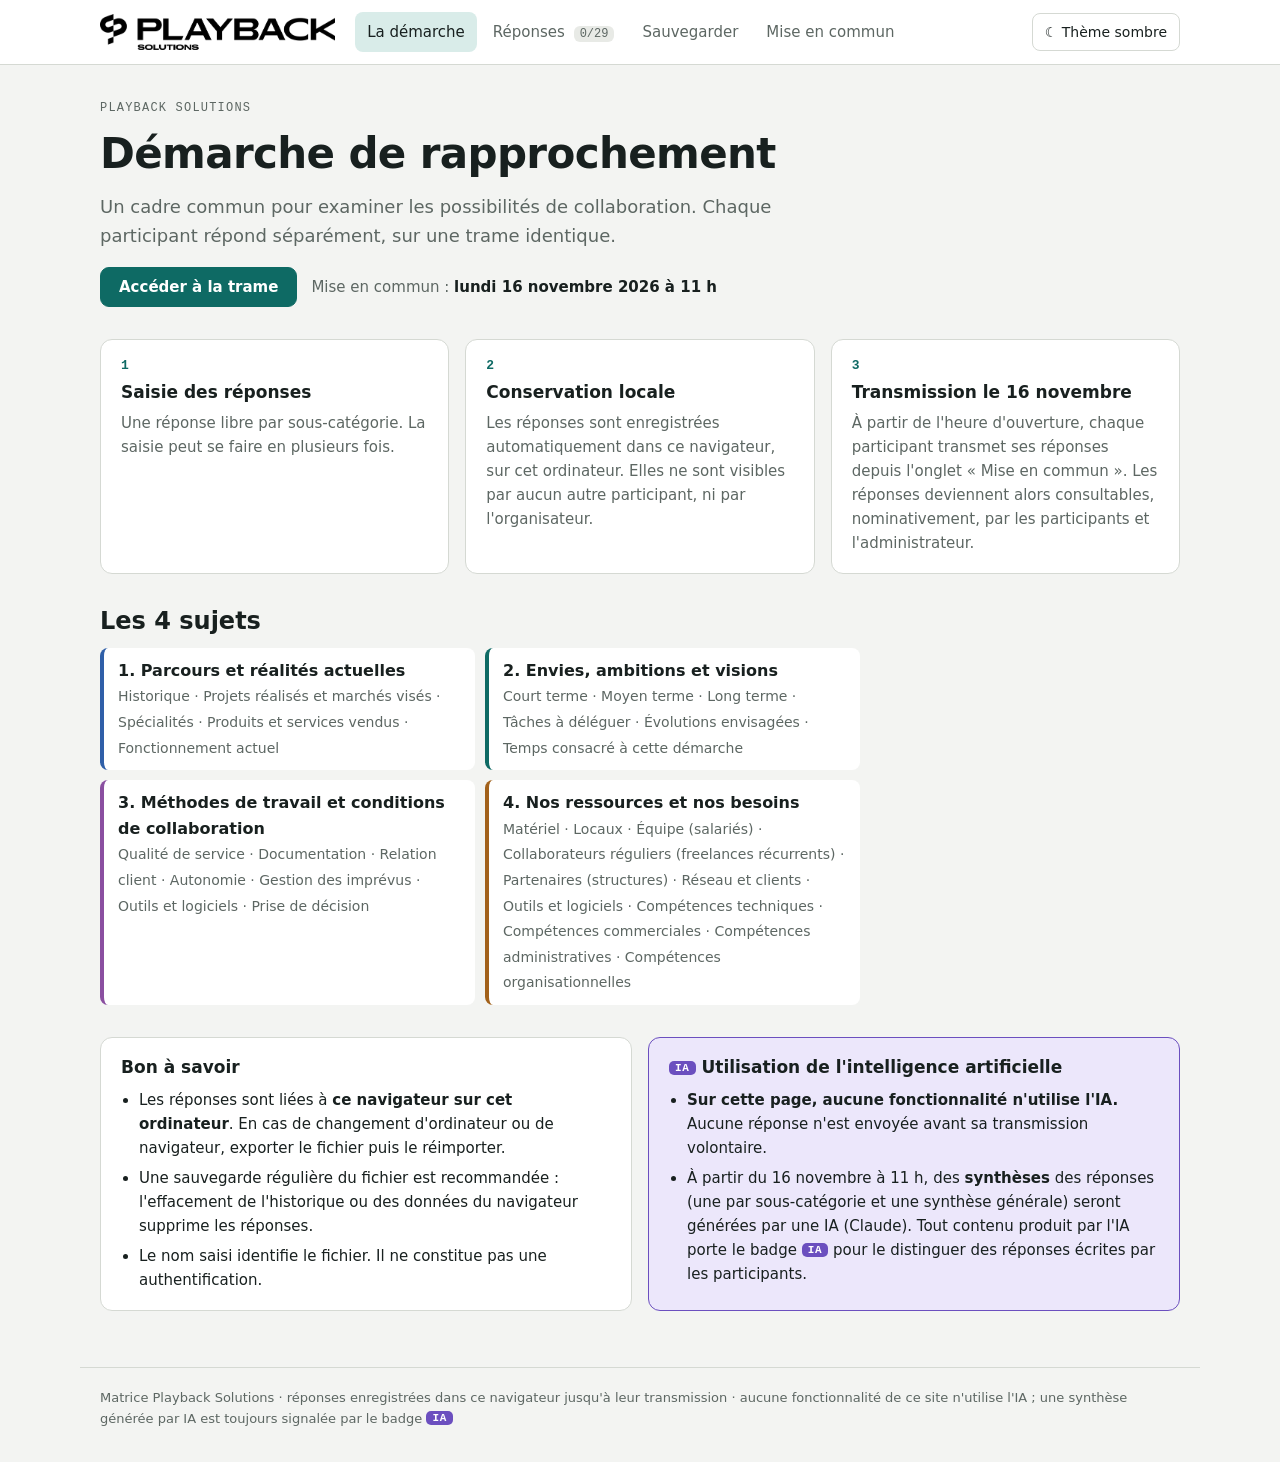
==== commit 9ffa6e72: "Surtitre : Playback Solutions Co-Authored-By: Claude Opus 5.5 <noreply@anthropic.com> Claude-Session" ====
--- a/index.html
+++ b/index.html
@@ -35,7 +35,7 @@
   <!-- ACCUEIL -->
   <section class="wrap view" id="v-accueil">
     <div class="hero">
-      <div class="eyebrow">Démarche de rapprochement · Playback Solutions</div>
+      <div class="eyebrow">Playback Solutions</div>
       <h1>Démarche de rapprochement</h1>
       <p class="lead">Un cadre commun pour examiner les possibilités de collaboration. Chaque participant répond séparément, sur une trame identique.</p>
       <div class="row">
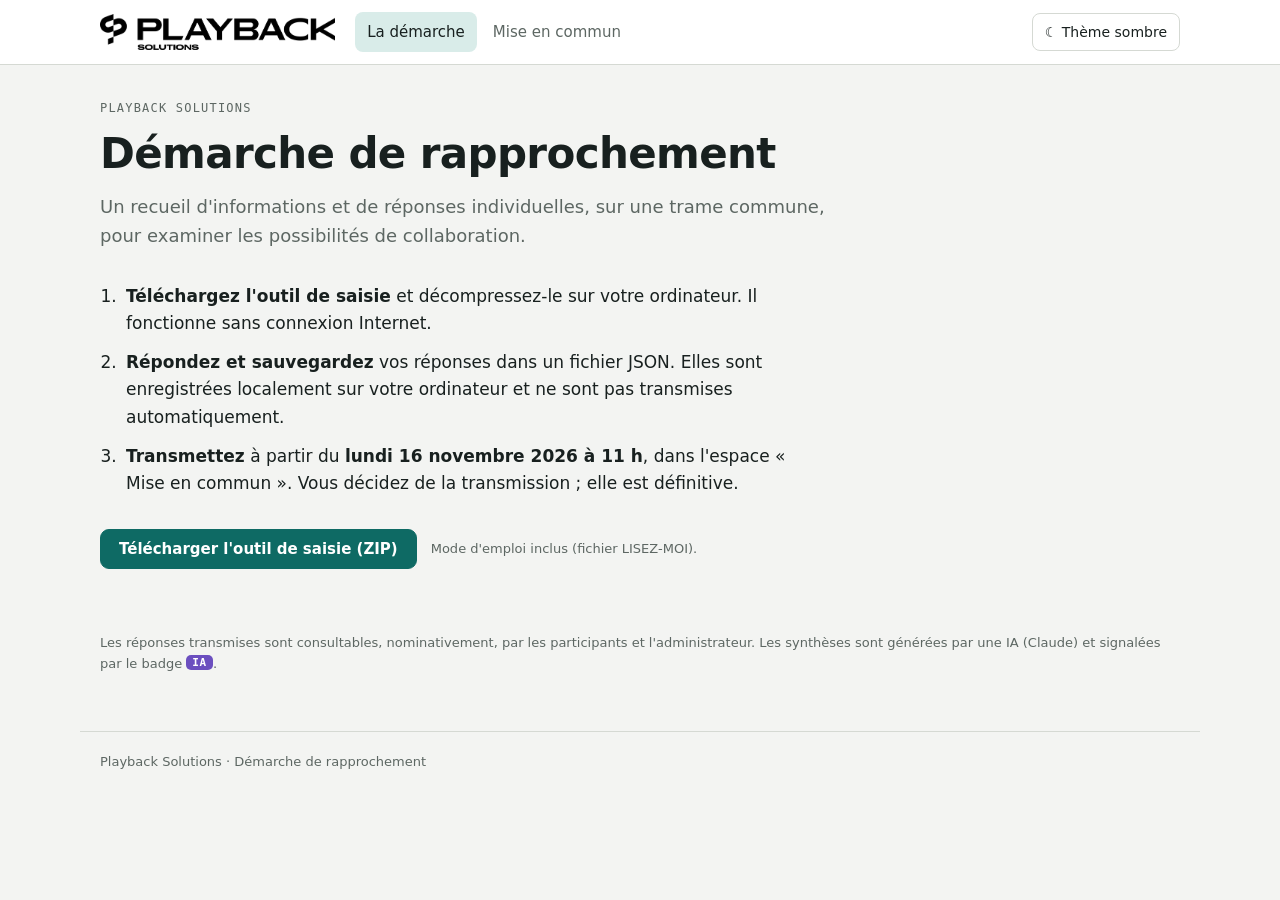
==== commit 6f0f4bdf: "V2 : outil de saisie hors ligne (ZIP), sauvegarde automatique JSON, 5 champs facultatifs, comparaiso" ====
--- a/index.html
+++ b/index.html
@@ -4,9 +4,8 @@
 <meta charset="utf-8">
 <meta name="viewport" content="width=device-width,initial-scale=1">
 <meta name="robots" content="noindex,nofollow">
-<title>Matrice Playback Solutions</title>
+<title>Démarche de rapprochement — Playback Solutions</title>
 <script>
-  // Thème appliqué avant l'affichage pour éviter un flash
   try { var t = localStorage.getItem("mps-theme"); if (t === "dark" || t === "light") document.documentElement.dataset.theme = t; } catch (e) {}
 </script>
 <link rel="icon" type="image/png" href="assets/favicon.png">
@@ -17,14 +16,12 @@
 
 <header class="top">
   <div class="wrap bar">
-    <a class="brand" href="#accueil" aria-label="Accueil">
+    <a class="brand" href="#demarche" aria-label="La démarche">
       <img src="assets/logo-noir.png" alt="Playback Solutions" class="logo logo-light" width="235" height="36">
       <img src="assets/logo-blanc.png" alt="" class="logo logo-dark" width="235" height="36" aria-hidden="true">
     </a>
     <nav class="tabs" aria-label="Sections">
-      <a href="#accueil" data-v="accueil">La démarche</a>
-      <a href="#trame" data-v="trame">Réponses <span class="count" id="progress-count">0/29</span></a>
-      <a href="#fichier" data-v="fichier">Sauvegarder</a>
+      <a href="#demarche" data-v="demarche">La démarche</a>
       <a href="#commun" data-v="commun">Mise en commun</a>
     </nav>
     <button type="button" class="theme" id="theme-btn" aria-label="Changer de thème"></button>
@@ -32,91 +29,25 @@
 </header>
 
 <main>
-  <!-- ACCUEIL -->
-  <section class="wrap view" id="v-accueil">
+  <section class="wrap view" id="v-demarche">
     <div class="hero">
       <div class="eyebrow">Playback Solutions</div>
       <h1>Démarche de rapprochement</h1>
-      <p class="lead">Un cadre commun pour examiner les possibilités de collaboration. Chaque participant répond séparément, sur une trame identique.</p>
-      <div class="row">
-        <a class="btn primary" href="#trame">Accéder à la trame</a>
-        <span class="date">Mise en commun : <b>lundi 16 novembre 2026 à 11 h</b></span>
-      </div>
+      <p class="lead">Un recueil d'informations et de réponses individuelles, sur une trame commune, pour examiner les possibilités de collaboration.</p>
     </div>
-
-    <div class="grid3">
-      <div class="step"><span class="n">1</span><h3>Saisie des réponses</h3><p>Une réponse libre par sous-catégorie. La saisie peut se faire en plusieurs fois.</p></div>
-      <div class="step"><span class="n">2</span><h3>Conservation locale</h3><p>Les réponses sont enregistrées automatiquement dans ce navigateur, sur cet ordinateur. Elles ne sont visibles par aucun autre participant, ni par l'organisateur.</p></div>
-      <div class="step"><span class="n">3</span><h3>Transmission le 16 novembre</h3><p>À partir de l'heure d'ouverture, chaque participant transmet ses réponses depuis l'onglet « Mise en commun ». Les réponses deviennent alors consultables, nominativement, par les participants et l'administrateur.</p></div>
+    <ol class="steps">
+      <li><b>Téléchargez l'outil de saisie</b> et décompressez-le sur votre ordinateur. Il fonctionne sans connexion Internet.</li>
+      <li><b>Répondez et sauvegardez</b> vos réponses dans un fichier JSON. Elles sont enregistrées localement sur votre ordinateur et ne sont pas transmises automatiquement.</li>
+      <li><b>Transmettez</b> à partir du <b>lundi 16 novembre 2026 à 11 h</b>, dans l'espace « Mise en commun ». Vous décidez de la transmission ; elle est définitive.</li>
+    </ol>
+    <div class="dl-row">
+      <a class="btn primary" href="outil/Demarche-de-rapprochement-Playback-Solutions.zip" download>Télécharger l'outil de saisie (ZIP)</a>
+      <span class="muted small">Mode d'emploi inclus (fichier LISEZ-MOI).</span>
     </div>
-
-    <div class="prose">
-      <h2>Les 4 sujets</h2>
-      <ul class="cats" id="cat-list"></ul>
-    </div>
-
-    <div class="notes">
-      <div class="note">
-        <h3>Bon à savoir</h3>
-        <ul>
-          <li>Les réponses sont liées à <b>ce navigateur sur cet ordinateur</b>. En cas de changement d'ordinateur ou de navigateur, exporter le fichier puis le réimporter.</li>
-          <li>Une sauvegarde régulière du fichier est recommandée : l'effacement de l'historique ou des données du navigateur supprime les réponses.</li>
-          <li>Le nom saisi identifie le fichier. Il ne constitue pas une authentification.</li>
-        </ul>
-      </div>
-      <div class="note ai">
-        <h3><span class="ai-badge">IA</span> Utilisation de l'intelligence artificielle</h3>
-        <ul>
-          <li><b>Sur cette page, aucune fonctionnalité n'utilise l'IA.</b> Aucune réponse n'est envoyée avant sa transmission volontaire.</li>
-          <li>À partir du 16 novembre à 11 h, des <b>synthèses</b> des réponses (une par sous-catégorie et une synthèse générale) seront générées par une IA (Claude). Tout contenu produit par l'IA porte le badge <span class="ai-badge">IA</span> pour le distinguer des réponses écrites par les participants.</li>
-        </ul>
-      </div>
-    </div>
+    <div id="rescue"></div>
+    <p class="muted small">Les réponses transmises sont consultables, nominativement, par les participants et l'administrateur. Les synthèses sont générées par une IA (Claude) et signalées par le badge <span class="ai-badge">IA</span>.</p>
   </section>
 
-  <!-- TRAME -->
-  <section class="wrap view" id="v-trame" hidden>
-    <div class="namebox">
-      <label for="p-name">Nom et structure</label>
-      <input id="p-name" type="text" maxlength="120" autocomplete="name" placeholder="Ex. : Prénom Nom — Société">
-      <p class="muted small">Associé aux réponses et au fichier d'export.</p>
-    </div>
-    <div class="savebar"><span id="savebar" role="status" aria-live="polite"></span> <span id="backup-reminder" class="reminder"></span></div>
-    <div class="layout">
-      <nav class="toc" id="toc" aria-label="Sommaire"></nav>
-      <div class="cats-body" id="trame-body"></div>
-    </div>
-  </section>
-
-  <!-- FICHIER -->
-  <section class="wrap view" id="v-fichier" hidden>
-    <div class="prose">
-      <h2>Sauvegarder et transmettre</h2>
-      <p>Le fichier JSON contient votre nom et toutes vos réponses. Conservez-le pour sauvegarder votre travail.</p>
-    </div>
-    <div class="cards2">
-      <div class="card">
-        <h3>Exporter les réponses</h3>
-        <p class="muted" id="export-summary"></p>
-        <button type="button" class="btn primary" id="export-btn">Télécharger le fichier (.json)</button>
-        <p class="msg" id="export-msg" role="status"></p>
-      </div>
-      <div class="card">
-        <h3>Réimporter un fichier</h3>
-        <p class="muted">Pour reprendre les réponses sur un autre ordinateur ou navigateur, ou après un effacement des données.</p>
-        <input type="file" id="import-file" accept=".json,application/json" hidden>
-        <button type="button" class="btn" id="import-btn">Choisir un fichier…</button>
-        <div id="import-confirm" class="confirm" hidden></div>
-        <p class="msg" id="import-msg" role="status"></p>
-      </div>
-    </div>
-    <div class="card danger-zone">
-      <h3>Effacer les réponses de ce navigateur</h3>
-      <p class="muted">Exporter le fichier au préalable pour les conserver.</p>
-      <div class="row" id="clear-row"><button type="button" class="btn danger" id="clear-btn">Effacer</button></div>
-    </div>
-  </section>
-  <!-- MISE EN COMMUN (nécessite un compte) -->
   <section class="wrap view" id="v-commun" hidden>
     <div class="prose">
       <h2>Mise en commun</h2>
@@ -126,10 +57,10 @@
   </section>
 </main>
 
-<footer class="wrap foot">Matrice Playback Solutions · réponses enregistrées dans ce navigateur jusqu'à leur transmission · aucune fonctionnalité de ce site n'utilise l'IA ; une synthèse générée par IA est toujours signalée par le badge <span class="ai-badge">IA</span></footer>
+<footer class="wrap foot">Playback Solutions · Démarche de rapprochement</footer>
 
 <script src="trame.js"></script>
-<script src="app.js"></script>
+<script src="site.js"></script>
 <script src="vendor/supabase-2.45.4.js"></script>
 <script src="config.js"></script>
 <script src="collective.js"></script>
--- a/styles.css
+++ b/styles.css
@@ -3,7 +3,7 @@
   --bg:#f3f4f2; --surface:#ffffff; --sunk:#e8eae6; --line:#d5d9d3;
   --fg:#18201f; --muted:#5d6763; --accent:#0e6a64; --accent-fg:#ffffff; --accent-soft:#d9ece9;
   --warn:#9a5b00; --danger:#a3312b; --ok:#2f7a3a; --ai:#6b4fbf; --ai-soft:#ece7fb;
-  --c1:#2f5fa8; --c2:#0e6a64; --c3:#8a4fa0; --c4:#a2611b;
+  --c1:#2f5fa8; --c2:#0e6a64; --c3:#8a4fa0; --c4:#a2611b; --c5:#5d6763;
   --font:system-ui,-apple-system,"Segoe UI",Roboto,"Helvetica Neue",Arial,sans-serif;
   --mono:ui-monospace,"SFMono-Regular",Menlo,Consolas,monospace;
   color-scheme:light;
@@ -12,13 +12,13 @@
   --bg:#121615; --surface:#1a201f; --sunk:#0d1110; --line:#2c3533;
   --fg:#e6ebe9; --muted:#9aa6a2; --accent:#4fbdb3; --accent-fg:#0b1312; --accent-soft:#18322f;
   --warn:#e2a54a; --danger:#ef7f77; --ok:#7ccf88; --ai:#b4a0f0; --ai-soft:#2a2440;
-  --c1:#7ea6ea; --c2:#4fbdb3; --c3:#c592d8; --c4:#e2a54a; color-scheme:dark;
+  --c1:#7ea6ea; --c2:#4fbdb3; --c3:#c592d8; --c4:#e2a54a; --c5:#9aa6a2; color-scheme:dark;
 }
 @media (prefers-color-scheme: dark){:root:not([data-theme="light"]){
   --bg:#121615; --surface:#1a201f; --sunk:#0d1110; --line:#2c3533;
   --fg:#e6ebe9; --muted:#9aa6a2; --accent:#4fbdb3; --accent-fg:#0b1312; --accent-soft:#18322f;
   --warn:#e2a54a; --danger:#ef7f77; --ok:#7ccf88; --ai:#b4a0f0; --ai-soft:#2a2440;
-  --c1:#7ea6ea; --c2:#4fbdb3; --c3:#c592d8; --c4:#e2a54a; color-scheme:dark}}
+  --c1:#7ea6ea; --c2:#4fbdb3; --c3:#c592d8; --c4:#e2a54a; --c5:#9aa6a2; color-scheme:dark}}
 *{box-sizing:border-box}
 [hidden]{display:none!important}
 html,body{margin:0}
@@ -166,3 +166,33 @@
 details.older>summary,details.admin-note>summary{cursor:pointer;font-weight:600}
 details.older{display:flex;flex-direction:column;gap:12px}
 details.admin-note{align-items:stretch}
+
+/* Version 2 : accueil simplifié, identification, sauvegarde intégrée, champs facultatifs */
+.steps{margin:0;padding-left:22px;display:flex;flex-direction:column;gap:12px;max-width:66ch;font-size:17px}
+.steps li{padding-left:4px}
+.url{font-family:var(--mono);font-size:13px;overflow-wrap:anywhere;user-select:all}
+.idbox{display:grid;grid-template-columns:repeat(auto-fit,minmax(min(100%,260px),1fr));gap:12px;max-width:760px}
+.idbox label{display:flex;flex-direction:column;gap:4px}
+.savepanel{position:sticky;top:64px;z-index:5;background:var(--surface);border:1px solid var(--line);border-radius:12px;padding:12px 16px;display:flex;flex-direction:column;gap:6px}
+.st-line{margin:0;font-size:14px;color:var(--muted)}
+.st-line:empty{display:none}
+.st-line.ok{color:var(--ok)}
+.st-line.warn{color:var(--warn)}
+.st-line.err{color:var(--danger);font-weight:600}
+.savepanel .row{gap:8px;margin-top:4px}
+.btn.link{border:0;background:none;padding:6px 4px;color:var(--muted);text-decoration:underline;font-weight:500}
+.btn.link.danger{color:var(--danger)}
+textarea.short{min-height:80px}
+.opt{font-weight:400;color:var(--muted);font-size:14px}
+.q-optional{border-style:dashed}
+.cat-optional>header{border-top-style:dashed}
+.toc .ti.opt{font-style:italic}
+@media (max-width:860px){.savepanel{position:static}}
+.cmp-head{display:grid;gap:12px;position:sticky;top:64px;z-index:4;background:var(--bg);padding:8px 16px 8px 20px;border-bottom:1px solid var(--line)}
+.cmp-head-cell{font-weight:700}
+.cmp-optional{border-style:dashed}
+.cmp-nav{margin-top:4px}
+.rescue{border:1px solid var(--warn);border-radius:12px;padding:14px 16px;display:flex;flex-direction:column;gap:10px;align-items:flex-start;max-width:760px}
+.dl-row{display:flex;gap:14px;align-items:center;flex-wrap:wrap}
+@media (min-width:701px){.cmp-cell .who{display:none}}
+@media (max-width:700px){.cmp-grid{grid-template-columns:1fr !important}.cmp-head{display:none}}
